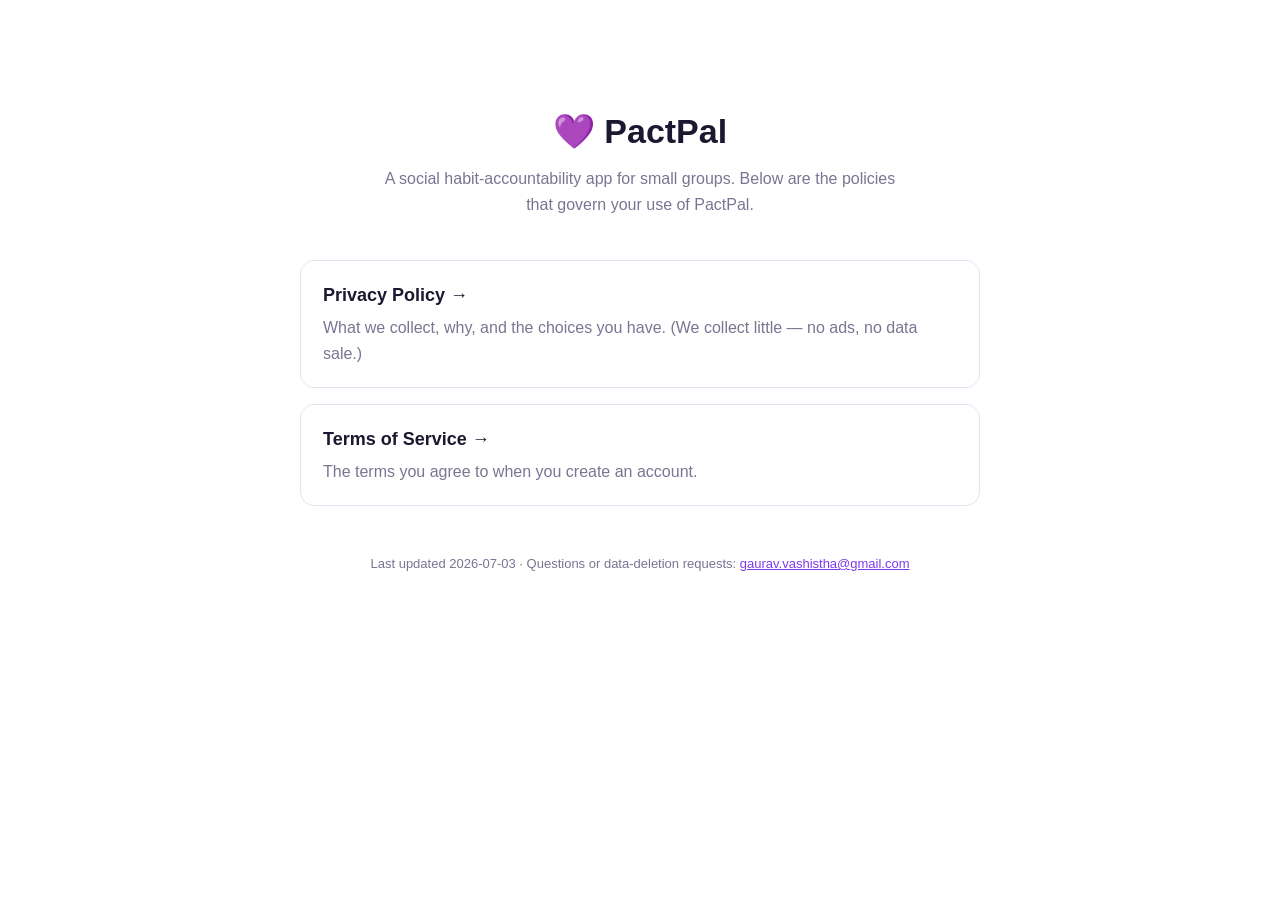
==== index.html @ 87916ebb "PactPal Privacy Policy + Terms (GitHub Pages) Co-Authored-By: Claude Opus 4.8 <noreply@anthropic.com" ====
<!doctype html>
<html lang="en">
<head>
  <meta charset="utf-8">
  <meta name="viewport" content="width=device-width, initial-scale=1">
  <title>PactPal — Legal</title>
  <link rel="stylesheet" href="./style.css">
</head>
<body>
  <div class="wrap">
    <div class="hero">
      <h1>💜 PactPal</h1>
      <p>A social habit-accountability app for small groups. Below are the policies that govern your use of PactPal.</p>
    </div>
    <div class="cards">
      <a class="card" href="./privacy/">
        <h3>Privacy Policy →</h3>
        <p>What we collect, why, and the choices you have. (We collect little — no ads, no data sale.)</p>
      </a>
      <a class="card" href="./terms/">
        <h3>Terms of Service →</h3>
        <p>The terms you agree to when you create an account.</p>
      </a>
    </div>
    <footer>
      Last updated 2026-07-03 · Questions or data-deletion requests:
      <a href="mailto:gaurav.vashistha@gmail.com">gaurav.vashistha@gmail.com</a>
    </footer>
  </div>
</body>
</html>
---- style.css ----
:root {
  --bg: #ffffff;
  --surface: #f1eefb;
  --text: #1c1830;
  --muted: #7a7592;
  --primary: #7c3aed;
  --primary-dark: #6d28d9;
  --border: #e6e2f2;
}
@media (prefers-color-scheme: dark) {
  :root {
    --bg: #1a1726;
    --surface: #2a2640;
    --text: #ece9f6;
    --muted: #a9a3c2;
    --primary: #a78bfa;
    --primary-dark: #c4b5fd;
    --border: #3a3553;
  }
}
* { box-sizing: border-box; }
html { -webkit-text-size-adjust: 100%; }
body {
  margin: 0;
  background: var(--bg);
  color: var(--text);
  font: 16px/1.6 -apple-system, BlinkMacSystemFont, "Segoe UI", Roboto, Helvetica, Arial, sans-serif;
}
.wrap { max-width: 720px; margin: 0 auto; padding: 40px 20px 80px; }
header a.brand { display: inline-flex; align-items: center; gap: 8px; text-decoration: none; color: var(--primary-dark); font-weight: 800; font-size: 18px; }
h1 { font-size: 30px; font-weight: 800; margin: 24px 0 4px; }
.updated { color: var(--muted); font-size: 13px; margin: 0 0 20px; }
.intro { background: var(--surface); border: 1px solid var(--primary); border-radius: 14px; padding: 16px 18px; margin: 0 0 28px; }
h2 { font-size: 19px; font-weight: 800; margin: 30px 0 8px; }
p, li { color: var(--muted); }
h2 + p, h2 + ul { margin-top: 0; }
a { color: var(--primary); }
ul { padding-left: 20px; }
li { margin: 6px 0; }
.nav { margin: 32px 0 0; display: flex; gap: 14px; flex-wrap: wrap; }
.nav a { display: inline-block; padding: 10px 16px; border: 1px solid var(--border); border-radius: 10px; text-decoration: none; color: var(--text); font-weight: 600; }
.hero { text-align: center; padding: 40px 0 10px; }
.hero h1 { font-size: 34px; }
.hero p { max-width: 520px; margin: 8px auto 0; }
.cards { display: grid; gap: 16px; margin-top: 32px; }
.card { border: 1px solid var(--border); border-radius: 14px; padding: 20px 22px; text-decoration: none; color: var(--text); display: block; }
.card:hover { border-color: var(--primary); }
.card h3 { margin: 0 0 6px; font-size: 18px; }
.card p { margin: 0; }
footer { margin-top: 48px; color: var(--muted); font-size: 13px; text-align: center; }
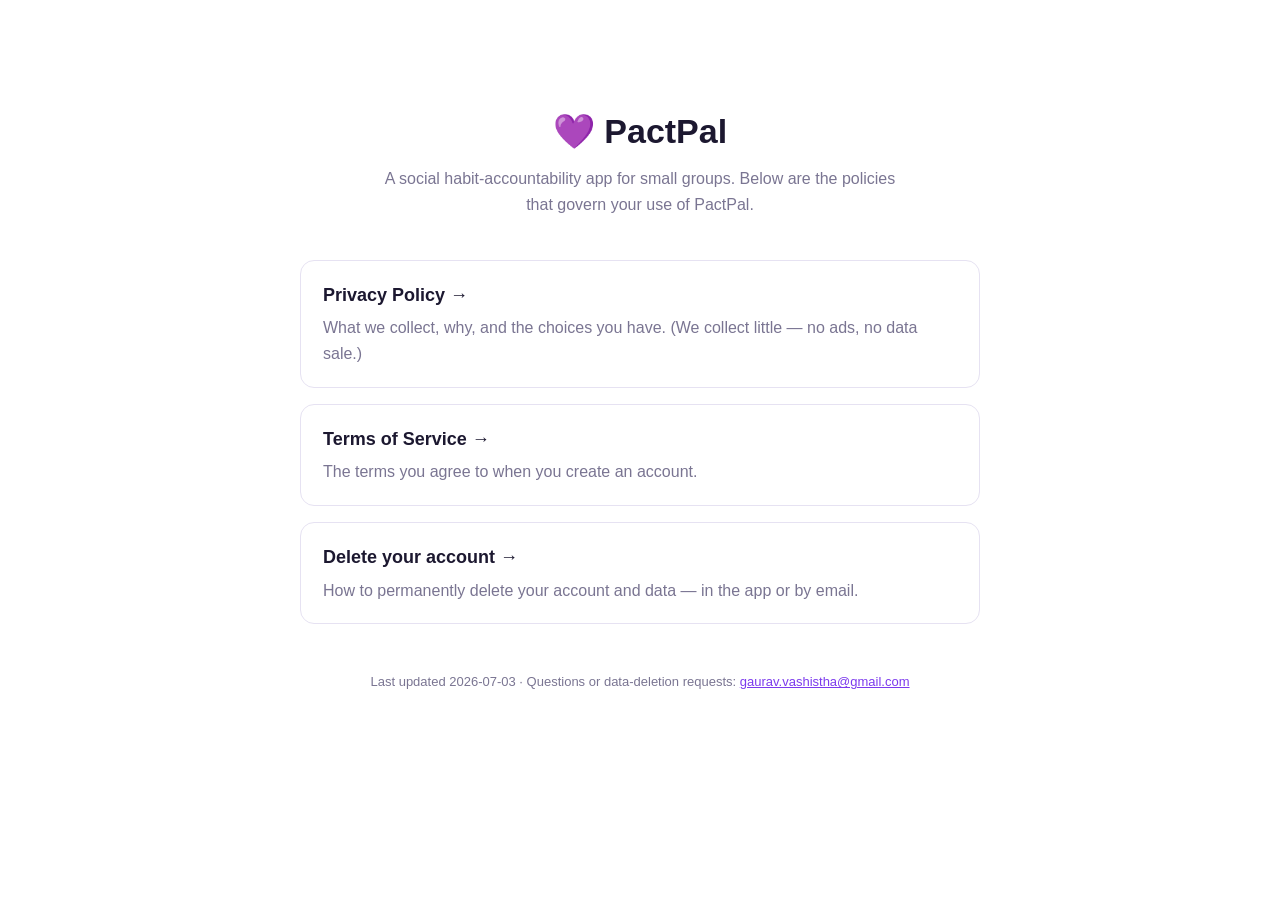
==== commit febfc914: "Add account-deletion request page (Play deletion-URL requirement) Co-Authored-By: Claude Opus 4.8 <n" ====
--- a/index.html
+++ b/index.html
@@ -21,6 +21,10 @@
         <h3>Terms of Service →</h3>
         <p>The terms you agree to when you create an account.</p>
       </a>
+      <a class="card" href="./delete-account/">
+        <h3>Delete your account →</h3>
+        <p>How to permanently delete your account and data — in the app or by email.</p>
+      </a>
     </div>
     <footer>
       Last updated 2026-07-03 · Questions or data-deletion requests:
